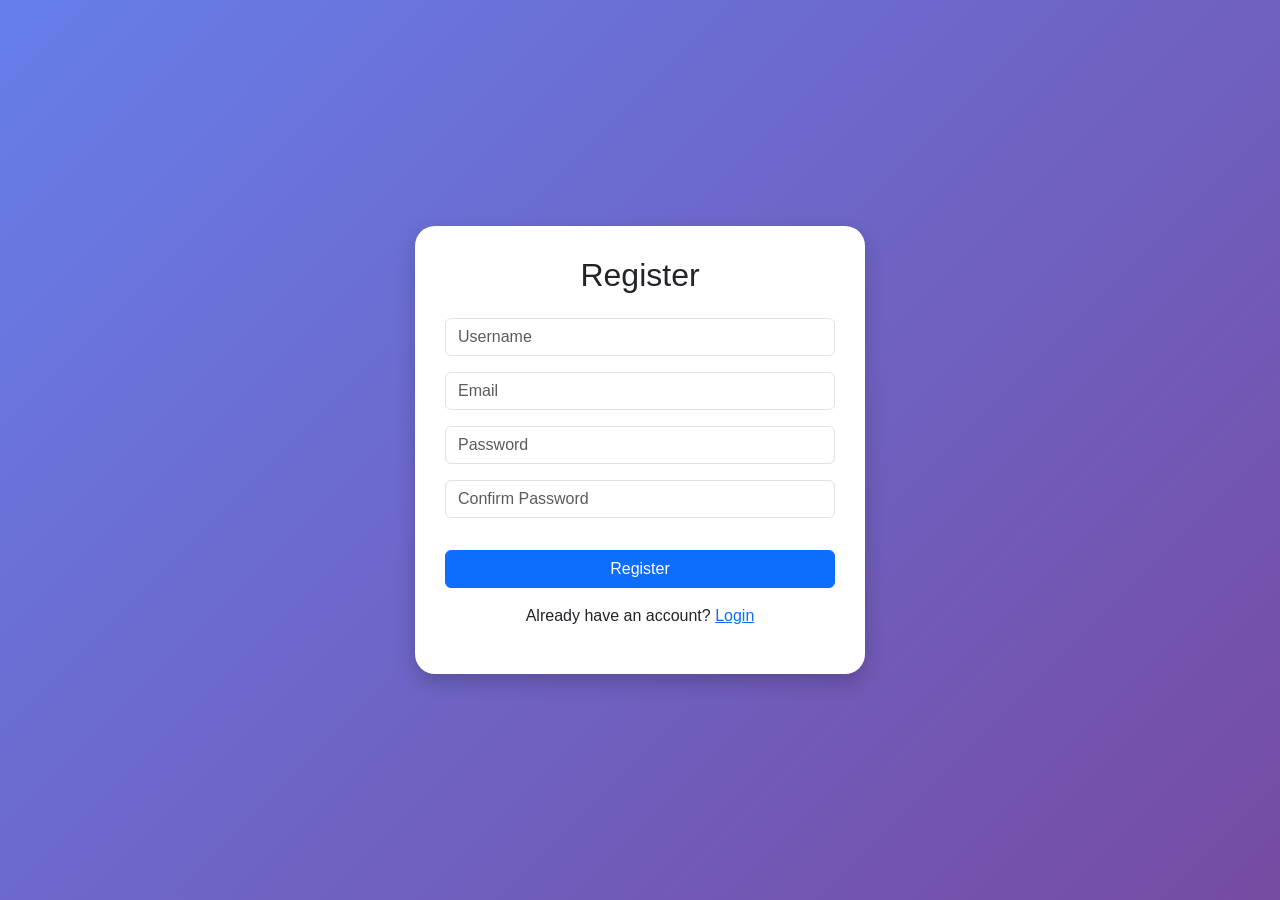
==== register.html @ c5732934 "add login and registeration pages" ====
<!DOCTYPE html>
<html lang="en">
<head>
    <meta charset="UTF-8">
    <meta name="viewport" content="width=device-width, initial-scale=1.0">
    <title>Register</title>

    <link href="https://cdn.jsdelivr.net/npm/bootstrap@5.3.3/dist/css/bootstrap.min.css" rel="stylesheet">
    <link rel="stylesheet" href="css/register_style.css">
</head>
<body>

<div class="register-container">
    <div class="register-card">

        <h2 class="text-center mb-4">Register</h2>

        <form id="registerForm">

            <input type="text" id="username"
            class="form-control mb-3"
            placeholder="Username">

            <input type="email" id="email"
            class="form-control mb-3"
            placeholder="Email">

            <input type="password" id="password"
            class="form-control mb-3"
            placeholder="Password">

            <input type="password" id="confirmPassword"
            class="form-control mb-3"
            placeholder="Confirm Password">

            <small id="errorMsg" class="text-danger"></small>

            <button class="btn btn-primary w-100 mt-3">
                Register
            </button>

            <p class="text-center mt-3">
                Already have an account?
                <a href="index.html">Login</a>
            </p>

        </form>

    </div>
</div>

<script src="js/register_script.js"></script>

</body>
</html>
---- css/register_style.css ----
body{
    min-height:100vh;
    display:flex;
    justify-content:center;
    align-items:center;
    background:linear-gradient(135deg,#667eea,#764ba2);
    font-family:Arial,sans-serif;
}

.register-card{
    width:450px;
    background:white;
    padding:30px;
    border-radius:20px;
    box-shadow:0 8px 20px rgba(0,0,0,0.2);
}

@media(max-width:576px){
    .register-card{
        width:90%;
    }
}
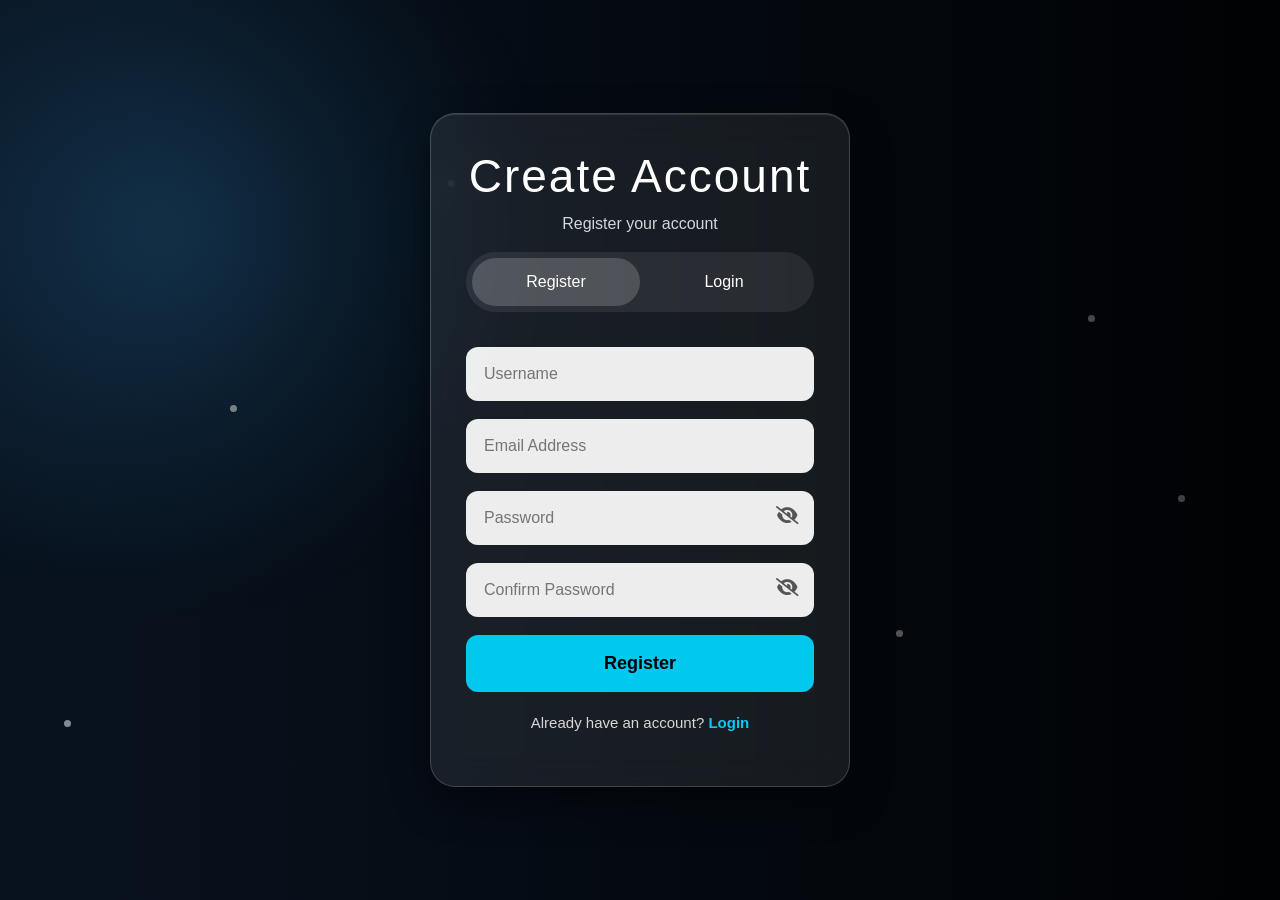
==== commit a29a28ac: "apply additional features and animations" ====
--- a/register.html
+++ b/register.html
@@ -1,55 +1,86 @@
 <!DOCTYPE html>
 <html lang="en">
 <head>
-    <meta charset="UTF-8">
-    <meta name="viewport" content="width=device-width, initial-scale=1.0">
-    <title>Register</title>
+<meta charset="UTF-8">
+<meta name="viewport" content="width=device-width, initial-scale=1.0">
+<title>Register</title>
 
-    <link href="https://cdn.jsdelivr.net/npm/bootstrap@5.3.3/dist/css/bootstrap.min.css" rel="stylesheet">
-    <link rel="stylesheet" href="css/register_style.css">
+<link href="https://cdn.jsdelivr.net/npm/bootstrap@5.3.3/dist/css/bootstrap.min.css" rel="stylesheet">
+<link rel="stylesheet"
+href="https://cdnjs.cloudflare.com/ajax/libs/font-awesome/6.5.1/css/all.min.css">
+<link rel="stylesheet" href="css/register_style.css">
 </head>
 <body>
 
-<div class="register-container">
-    <div class="register-card">
+    <div class="particle p1"></div>
+    <div class="particle p2"></div>
+    <div class="particle p3"></div>
+    <div class="particle p4"></div>
+    <div class="particle p5"></div>
+    <div class="particle p6"></div>
 
-        <h2 class="text-center mb-4">Register</h2>
+<div class="auth-card">
 
-        <form id="registerForm">
+    <h2>Create Account</h2>
+    <p class="subtitle">Register your account</p>
 
-            <input type="text" id="username"
-            class="form-control mb-3"
-            placeholder="Username">
+    <div class="switch-box">
+        <a href="register.html" class="active">Register</a>
+        <a href="index.html">Login</a>
+    </div>
 
-            <input type="email" id="email"
-            class="form-control mb-3"
-            placeholder="Email">
+    <form id="registerForm">
 
-            <input type="password" id="password"
-            class="form-control mb-3"
-            placeholder="Password">
 
-            <input type="password" id="confirmPassword"
-            class="form-control mb-3"
-            placeholder="Confirm Password">
+            
+                <input type="text"
+                       class="glass-input"
+                       placeholder="Username"
+                       required>
+        
 
-            <small id="errorMsg" class="text-danger"></small>
+        <input type="email"
+               class="glass-input"
+               placeholder="Email Address"
+               required>
 
-            <button class="btn btn-primary w-100 mt-3">
-                Register
-            </button>
 
-            <p class="text-center mt-3">
-                Already have an account?
-                <a href="index.html">Login</a>
-            </p>
+        <div class="password-box">
+            <input type="password"
+                   id="password"
+                   class="glass-input"
+                   placeholder="Password"
+                   required>
+                   <i class="fa-solid fa-eye-slash eye"
+   onclick="togglePassword('password', this)"></i>
 
-        </form>
+            
+        </div>
 
-    </div>
+        <div class="password-box">
+            <input type="password"
+                   id="confirmPassword"
+                   class="glass-input"
+                   placeholder="Confirm Password"
+                   required>
+<i class="fa-solid fa-eye-slash eye"
+   onclick="togglePassword('confirmPassword', this)"></i>
+    
+        </div>
+
+        <button class="glass-btn">
+           Register
+        </button>
+
+        <p class="account-link">
+    Already have an account?
+    <a href="index.html">Login</a>
+</p>
+    </form>
+
 </div>
 
-<script src="js/register_script.js"></script>
+<script src="javascript/register_script.js"></script>
 
 </body>
 </html>
--- a/css/register_style.css
+++ b/css/register_style.css
@@ -1,22 +1,228 @@
+*{
+    margin:0;
+    padding:0;
+    box-sizing:border-box;
+    font-family:'Poppins',sans-serif;
+}
+
+
+
 body{
+    margin:0;
+    padding:0;
     min-height:100vh;
     display:flex;
     justify-content:center;
     align-items:center;
-    background:linear-gradient(135deg,#667eea,#764ba2);
-    font-family:Arial,sans-serif;
-}
-
-.register-card{
-    width:450px;
-    background:white;
-    padding:30px;
-    border-radius:20px;
-    box-shadow:0 8px 20px rgba(0,0,0,0.2);
-}
-
-@media(max-width:576px){
-    .register-card{
-        width:90%;
+    overflow:hidden;
+    font-family:'Poppins',sans-serif;
+    background:#02070f;
+    position:relative;
+}
+
+body::before{
+    content:"";
+    position:absolute;
+    width:700px;
+    height:700px;
+    left:-180px;
+    top:-120px;
+    border-radius:50%;
+    background:radial-gradient(circle,
+    rgba(52,152,219,.45) 0%,
+    rgba(41,128,185,.25) 35%,
+    rgba(10,25,47,0) 75%);
+    filter:blur(25px);
+}
+
+body::after{
+    content:"";
+    position:absolute;
+    inset:0;
+    background:linear-gradient(
+        90deg,
+        rgba(16,32,50,.45),
+        rgba(0,0,0,.75)
+    );
+}
+
+
+.auth-card{
+    width:420px;
+    padding:35px;
+    position:relative;
+    z-index:10;
+
+    background:rgba(255,255,255,.08);
+    backdrop-filter:blur(18px);
+    -webkit-backdrop-filter:blur(18px);
+
+    border:1px solid rgba(255,255,255,.18);
+
+    border-radius:25px;
+
+    box-shadow:
+        0 15px 40px rgba(0,0,0,.45),
+        inset 0 1px 1px rgba(255,255,255,.12);
+}
+
+h2{
+    color:#fff;
+    text-align:center;
+    font-size:46px;
+    letter-spacing:2px;
+    margin-bottom:px;
+}
+
+.subtitle{
+    color:#cfd8dc;
+    text-align:center;
+}
+.switch-box{
+    display:flex;
+    background:rgba(255,255,255,.08);
+    padding:6px;
+    border-radius:40px;
+    margin-bottom:35px;
+}
+
+.switch-box a{
+    flex:1;
+    text-align:center;
+    text-decoration:none;
+    color:#ffffff;
+    padding:12px;
+    border-radius:40px;
+    transition:.4s;
+}
+
+.switch-box .active{
+    background:rgba(255,255,255,.18);
+}
+
+
+.glass-input{
+    width:100%;
+    padding:15px 18px;
+    margin-bottom:18px;
+
+    background:rgba(255,255,255,.92);
+
+    border:none;
+    border-radius:12px;
+
+    color:#333;
+    font-size:16px;
+
+    transition:.3s;
+}
+
+.glass-input:focus{
+    outline:none;
+    box-shadow:0 0 15px rgba(0,191,255,.5);
+}
+
+.password-box{
+    position:relative;
+}
+
+.eye{
+    position:absolute;
+    right:15px;
+    top:16px;
+    color:#555;
+    cursor:pointer;
+    font-size:18px;
+}
+
+.options{
+    display:flex;
+    justify-content:space-between;
+    margin-bottom:20px;
+    font-size:14px;
+    color:#fff;
+
+}
+
+.options a{
+    text-decoration:none;
+    color:#fff;
+;
+}
+
+.glass-btn{
+    width:100%;
+    padding:15px;
+
+    border:none;
+    border-radius:12px;
+
+    background:#00c8ef;
+    color:#000;
+    font-size:18px;
+    font-weight:700;
+
+    cursor:pointer;
+    transition:.4s;
+}
+
+.glass-btn:hover{
+    background:#00d9ff;
+    box-shadow:0 0 20px #00d9ff;
+}
+
+.account-link{
+    text-align:center;
+    margin-top:20px;
+    color:#d8d8d8;
+    font-size:15px;
+}
+
+.account-link a{
+    color:#11c8f2;
+    text-decoration:none;
+    font-weight:600;
+    transition:0.3s;
+}
+
+.account-link a:hover{
+    color:#19d8ff;
+    text-shadow:0 0 10px rgba(17,200,242,.8);
+}
+
+@media(max-width:450px){
+    .auth-card{
+        width:95%;
+    }
+}
+
+
+.particle{
+    position:absolute;
+    width:7px;
+    height:7px;
+    background:rgba(255, 255, 255, 0.912);
+    border-radius:50%;
+    animation:float 10s linear infinite;
+}
+
+.p1{left:5%;top:80%;}
+.p2{left:18%;top:45%;}
+.p3{left:35%;top:20%;}
+.p4{left:70%;top:70%;}
+.p5{left:85%;top:35%;}
+.p6{left:92%;top:55%;}
+
+@keyframes float{
+    0%{
+        transform:translateY(0);
+        opacity:.3;
+    }
+    50%{
+        opacity:1;
+    }
+    100%{
+        transform:translateY(-40px);
+        opacity:.3;
     }
 }
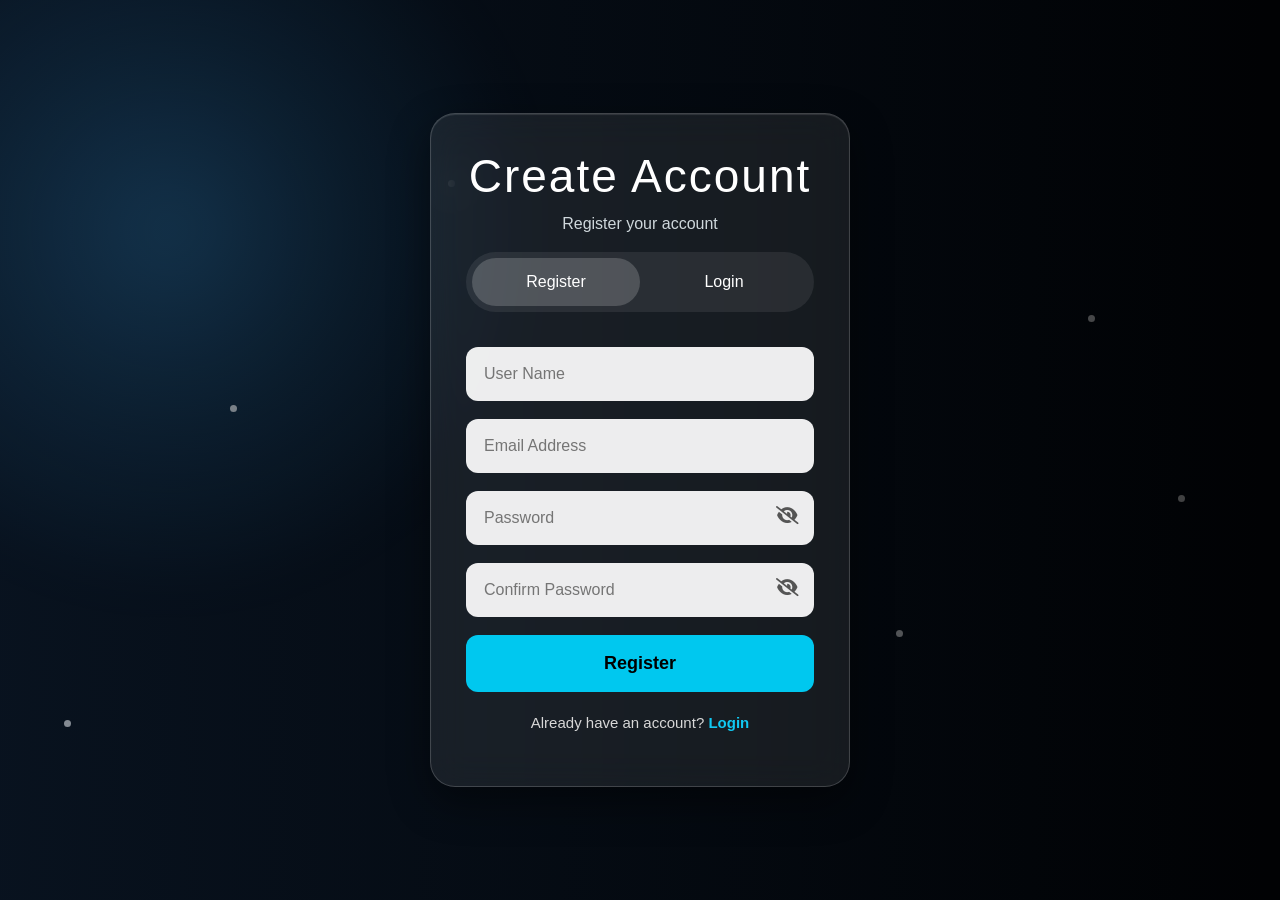
==== commit 53f79358: "rectify the functioning of register page" ====
--- a/register.html
+++ b/register.html
@@ -4,21 +4,18 @@
 <meta charset="UTF-8">
 <meta name="viewport" content="width=device-width, initial-scale=1.0">
 <title>Register</title>
-
 <link href="https://cdn.jsdelivr.net/npm/bootstrap@5.3.3/dist/css/bootstrap.min.css" rel="stylesheet">
 <link rel="stylesheet"
 href="https://cdnjs.cloudflare.com/ajax/libs/font-awesome/6.5.1/css/all.min.css">
 <link rel="stylesheet" href="css/register_style.css">
 </head>
 <body>
-
-    <div class="particle p1"></div>
+ <div class="particle p1"></div>
     <div class="particle p2"></div>
     <div class="particle p3"></div>
     <div class="particle p4"></div>
     <div class="particle p5"></div>
     <div class="particle p6"></div>
-
 <div class="auth-card">
 
     <h2>Create Account</h2>
@@ -27,23 +24,24 @@
     <div class="switch-box">
         <a href="register.html" class="active">Register</a>
         <a href="index.html">Login</a>
+        
     </div>
 
     <form id="registerForm">
 
+        
+            <input type="text"
+            id="UserName"
+            class="glass-input"
+            placeholder="User Name"
+            required>
+         
 
-            
-                <input type="text"
-                       class="glass-input"
-                       placeholder="Username"
-                       required>
-        
 
-        <input type="email"
+        <input id="email" type="email"
                class="glass-input"
                placeholder="Email Address"
                required>
-
 
         <div class="password-box">
             <input type="password"
@@ -51,10 +49,8 @@
                    class="glass-input"
                    placeholder="Password"
                    required>
-                   <i class="fa-solid fa-eye-slash eye"
+             <i class="fa-solid fa-eye-slash eye"
    onclick="togglePassword('password', this)"></i>
-
-            
         </div>
 
         <div class="password-box">
@@ -63,15 +59,14 @@
                    class="glass-input"
                    placeholder="Confirm Password"
                    required>
-<i class="fa-solid fa-eye-slash eye"
+
+            <i class="fa-solid fa-eye-slash eye"
    onclick="togglePassword('confirmPassword', this)"></i>
-    
         </div>
 
         <button class="glass-btn">
-           Register
+            Register
         </button>
-
         <p class="account-link">
     Already have an account?
     <a href="index.html">Login</a>
